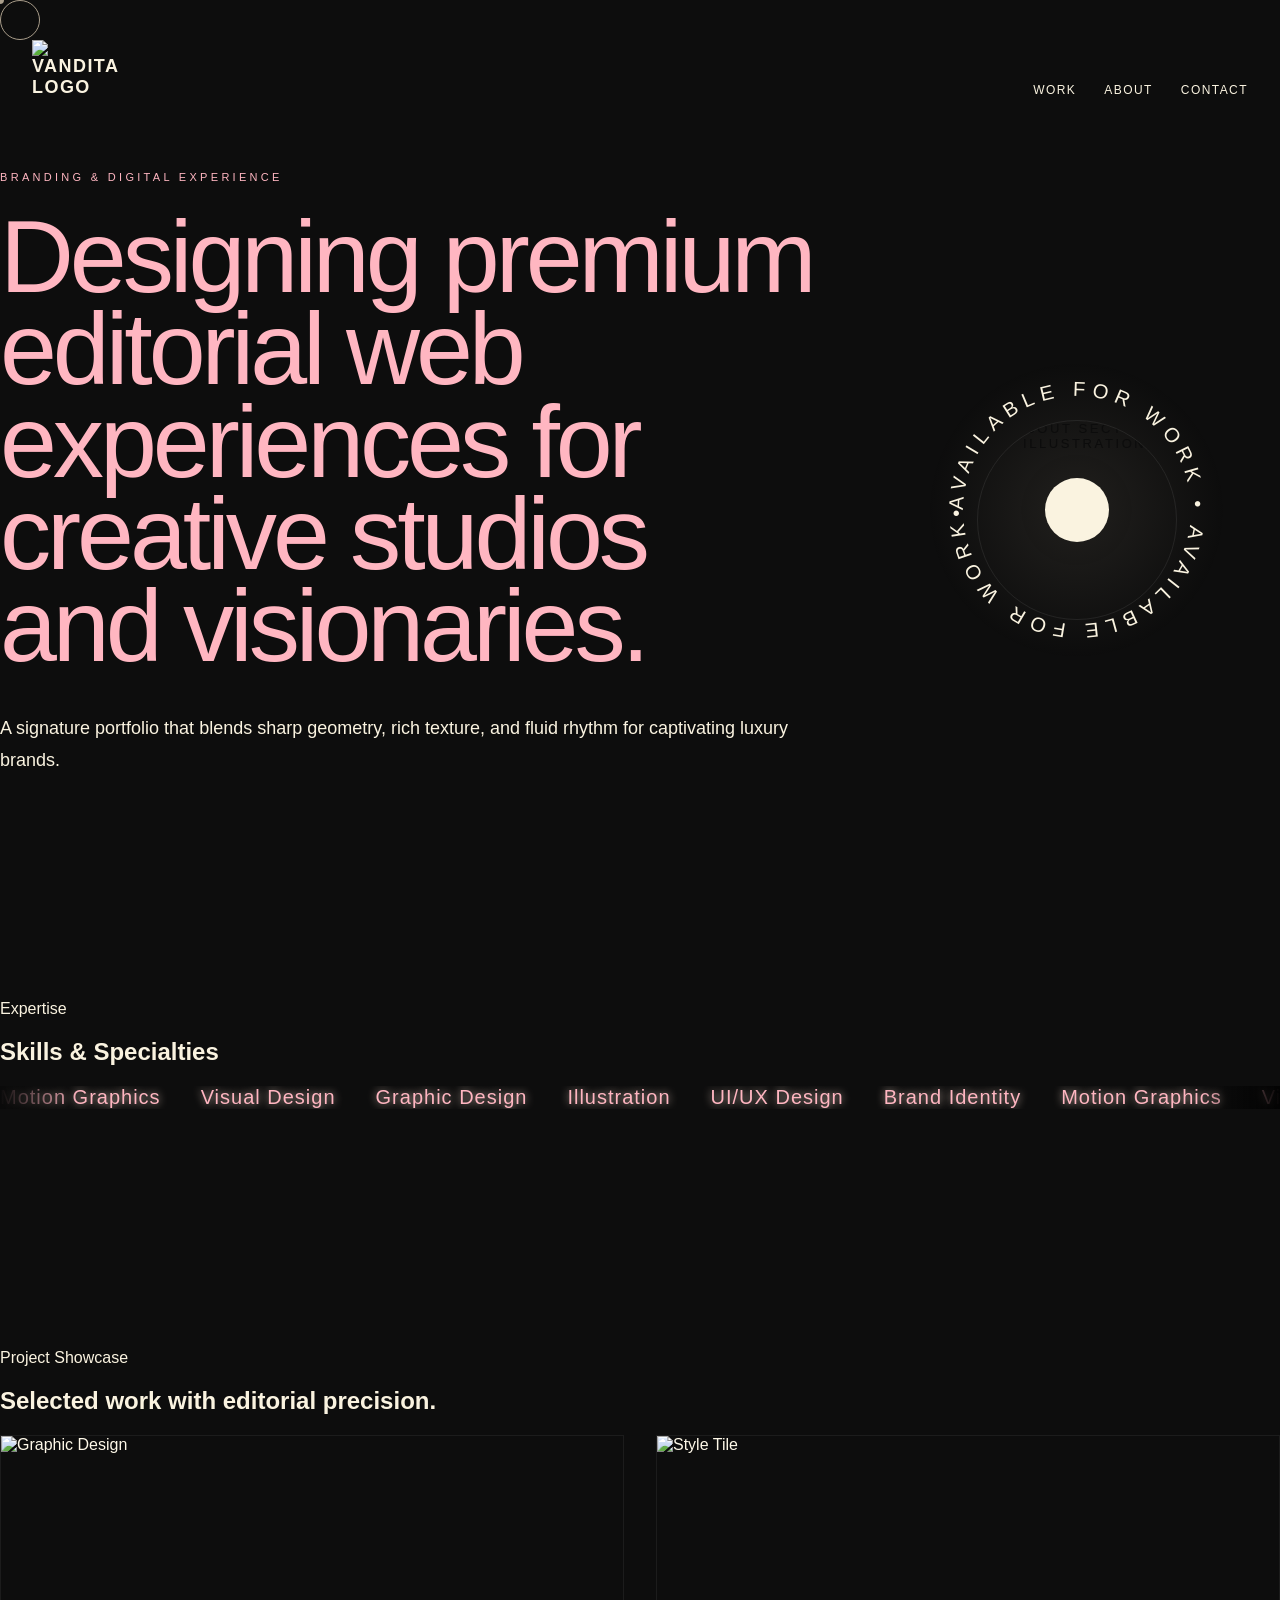
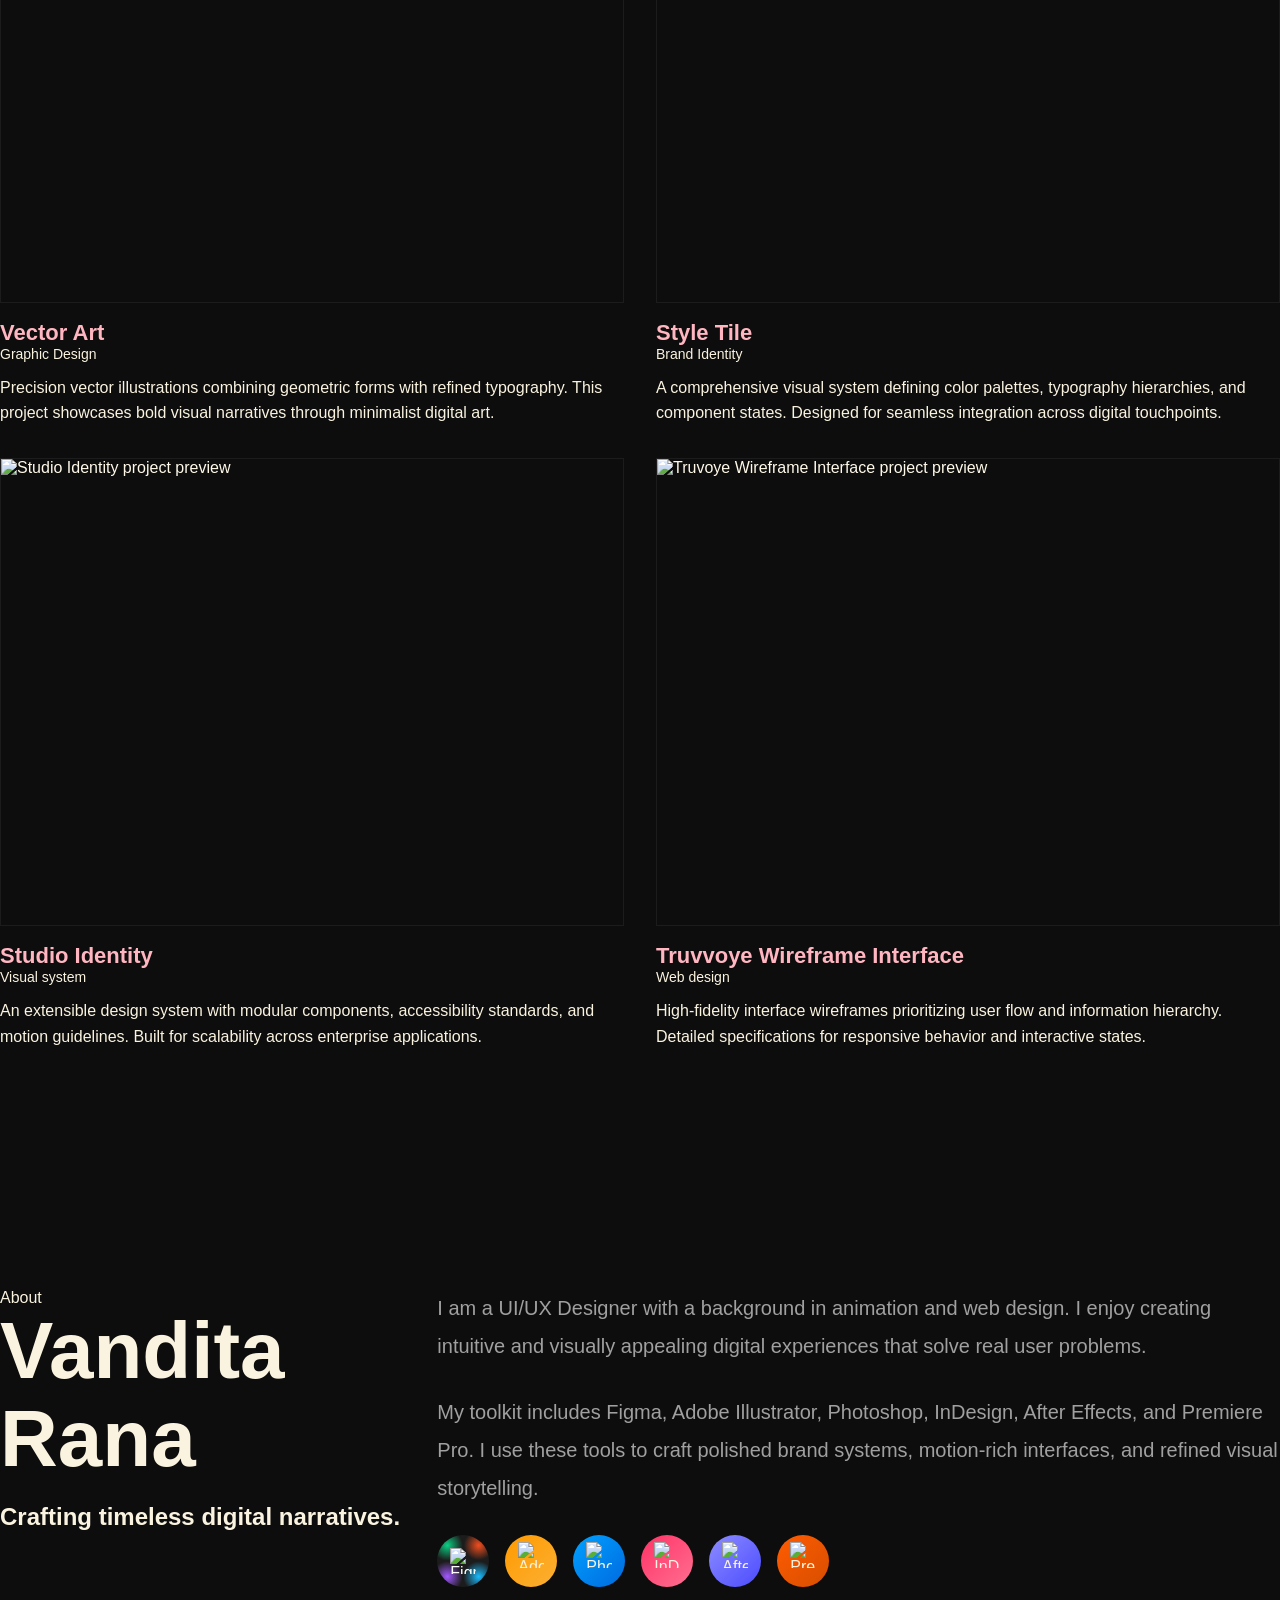
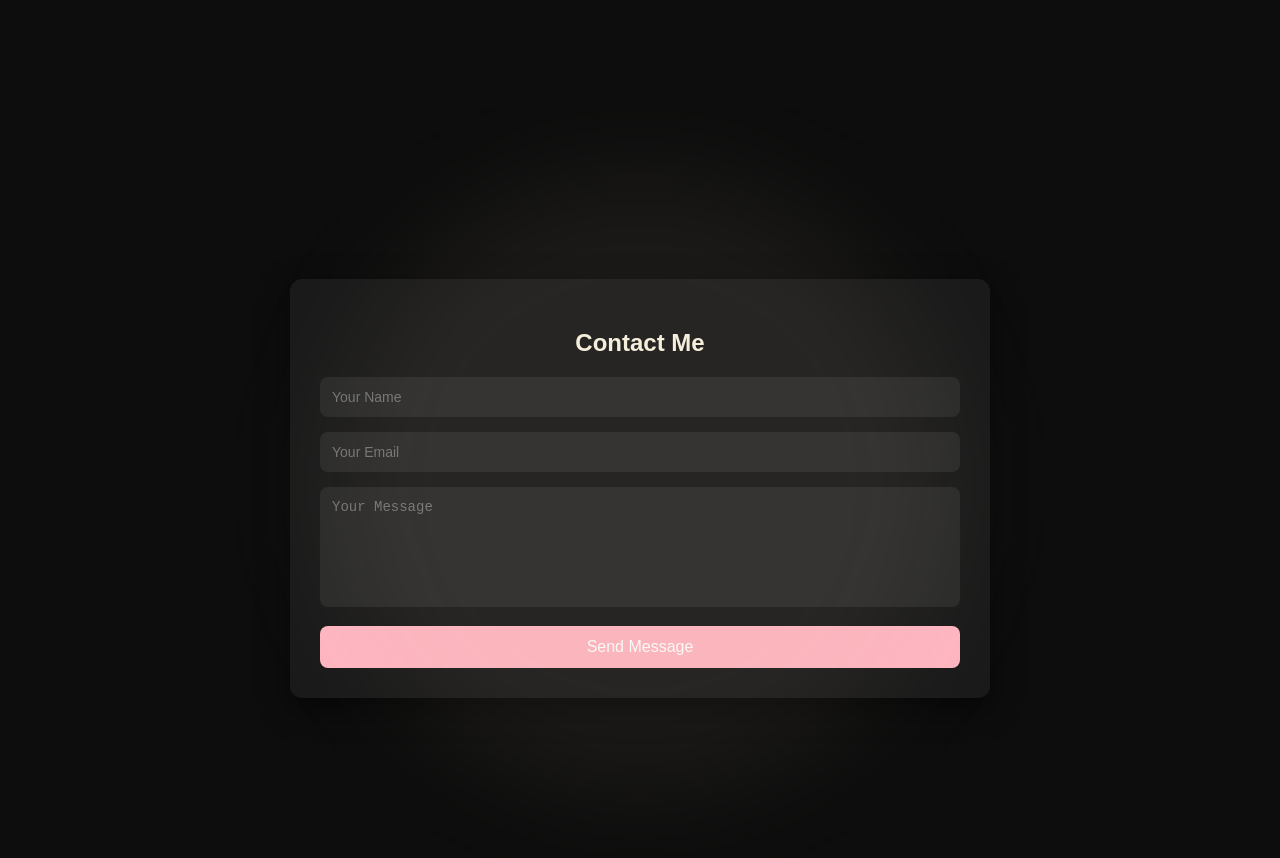
==== index.html @ 10839a68 "Add files via upload" ====
<!DOCTYPE html>
<html lang="en">
<head>
  <meta charset="UTF-8" />
  <meta name="viewport" content="width=device-width, initial-scale=1.0" />
  <title>Vandita Portfolio</title>
  <link rel="preconnect" href="https://fonts.googleapis.com" />
  <link rel="preconnect" href="https://fonts.gstatic.com" crossorigin />
  <link href="https://fonts.googleapis.com/css2?family=Clash+Grotesk:wght@500;600;700;800;900&family=Satoshi:wght@400;500;600;700&display=swap" rel="stylesheet" />
  <link rel="stylesheet" href="styles.css" />
</head>
<body>
  <div class="noise-overlay"></div>
  <header class="topbar" id="topbar">
    <div class="shell">
      <div class="logo"> <img src="images/Vr logo.png" alt="Vandita Logo" /> </div>
      <nav class="nav-links">
        <a href="#projects">Work</a>
        <a href="#about">About</a>
        <a href="#contact">Contact</a>
      </nav>
    </div>
  </header>

  <main class="page-shell">
    <section class="hero section-hero">
      <div class="hero-grid">
        <div class="hero-copy">
          <div class="eyebrow reveal">BRANDING & DIGITAL EXPERIENCE</div>
          <div class="headline-line reveal">Designing premium editorial web experiences for creative studios and visionaries.</div>
          <p class="hero-support reveal">A signature portfolio that blends sharp geometry, rich texture, and fluid rhythm for captivating luxury brands.</p>
        </div>

        <div class="hero-visual">
          <div class="glow"></div>
          <div class="rotating-badge">
            <svg viewBox="0 0 200 200" aria-hidden="true">
              <defs>
                <path id="circlePath" d="M100,100 m-76,0 a76,76 0 1,1 152,0 a76,76 0 1,1 -152,0" />
              </defs>
              <text textLength="480">
                <textPath xlink:href="#circlePath" startOffset="0">AVAILABLE FOR WORK • AVAILABLE FOR WORK•      </textPath>
              </text>
            </svg>
            <div class="badge-core">
              <img class="about-image" src="images/IMG_3820 (1).JPG" alt="About section illustration" />
          </div>
        </div>
      </div>
    </section>

    <section class="section skills-section">
      <div class="section-head">
        <span class="section-label">Expertise</span>
        <h2>Skills & Specialties</h2>
      </div>
      <div class="skills-marquee">
  <div class="marquee-track">
    <span>Motion Graphics</span>
    <span>Visual Design</span>
    <span>Graphic Design</span>
    <span>Illustration</span>
    <span>UI/UX Design</span>
    <span>Brand Identity</span>

    <!-- Duplicate for smooth loop -->
    <span>Motion Graphics</span>
    <span>Visual Design</span>
    <span>Graphic Design</span>
    <span>Illustration</span>
    <span>UI/UX Design</span>
    <span>Brand Identity</span>
  </div>
</div>
    </section>

    <section id="projects" class="section projects-section">
      <div class="section-head">
        <span class="section-label">Project Showcase</span>
        <h2>Selected work with editorial precision.</h2>
      </div>
      <div class="project-grid">
        <article class="project-card reveal">
          <div class="project-media">
            <img src="images/Vandita_Rana_4811_A2.jpg" alt="Graphic Design" />
            <button type="button" class="view-btn" data-project="1">View Project</button>
          </div>
          <div class="project-copy">
            <h3>Vector Art</h3>
            <span>Graphic Design</span>
            <p class="project-description">Precision vector illustrations combining geometric forms with refined typography. This project showcases bold visual narratives through minimalist digital art.</p>
          </div>
        </article>

        <article class="project-card reveal">
          <div class="project-media">
            <img src="images/Style_Tile.png" alt="Style Tile" />
            <button type="button" class="view-btn" data-project="2">View Project</button>
          </div>
          <div class="project-copy">
            <h3>Style Tile</h3>
            <span>Brand Identity</span>
            <p class="project-description">A comprehensive visual system defining color palettes, typography hierarchies, and component states. Designed for seamless integration across digital touchpoints.</p>
          </div>
        </article>

        <article class="project-card reveal">
          <div class="project-media">
            <img src="images/UHN Design system.png" alt="Studio Identity project preview" />
            <button type="button" class="view-btn" data-project="3">View Project</button>
          </div>
          <div class="project-copy">
            <h3>Studio Identity</h3>
            <span>Visual system</span>
            <p class="project-description">An extensible design system with modular components, accessibility standards, and motion guidelines. Built for scalability across enterprise applications.</p>
          </div>
        </article>

        <article class="project-card reveal">
          <div class="project-media">
            <img src="images/Homepage wireframe.png" alt="Truvoye Wireframe Interface project preview" />
            <button type="button" class="view-btn" data-project="4">View Project</button>
          </div>
          <div class="project-copy">
            <h3>Truvvoye Wireframe Interface</h3>
            <span>Web design</span>
            <p class="project-description">High-fidelity interface wireframes prioritizing user flow and information hierarchy. Detailed specifications for responsive behavior and interactive states.</p>
          </div>
        </article>
      </div>

    <div class="project-modal" id="projectModal">
      <div class="modal-content">
        <button type="button" class="modal-close">×</button>
        <div class="modal-body">
          <img id="modalImage" src="" alt="" />
          <div class="modal-text">
            <h2 id="modalTitle"></h2>
            <span id="modalCategory" class="modal-category"></span>
            <p id="modalDescription" class="modal-description"></p>
            <a href="projects-details.html" class="btn btn-primary">Explore Details</a>
          <button type="button" class="btn btn-outline modal-back">Back to portfolio</button>
          </div>
        </div>
      </div>
    </div>
    </section>

    <section id="about" class="section about-section">
      <div class="about-grid reveal">
        <div class="about-intro">
          <span class="section-label">About</span>
          <h1>Vandita Rana</h1>
          <h2>Crafting timeless digital narratives.</h2>
        </div>
        <div class="about-copy">
          <p>I am a UI/UX Designer with a background in animation and web design. I enjoy creating intuitive and visually appealing digital experiences that solve real user problems.</p>
          <p>My toolkit includes Figma, Adobe Illustrator, Photoshop, InDesign, After Effects, and Premiere Pro. I use these tools to craft polished brand systems, motion-rich interfaces, and refined visual storytelling.</p>
          <div class="stats-row">
            <div class="skill-item skill-figma" aria-label="Figma logo">
              <img class="skill-logo" src="images/figma-logo-real.svg" alt="Figma logo" />
            </div>
            <div class="skill-item skill-ai" aria-label="Adobe Illustrator logo">
              <img class="skill-logo" src="images/illustrator-logo-real.svg" alt="Adobe Illustrator logo" />
            </div>
            <div class="skill-item skill-ps" aria-label="Photoshop logo">
              <img class="skill-logo" src="images/photoshop-logo-real.svg" alt="Photoshop logo" />
            </div>
            <div class="skill-item skill-id" aria-label="InDesign logo">
              <img class="skill-logo" src="images/indesign-logo-real.svg" alt="InDesign logo" />
            </div>
            <div class="skill-item skill-ae" aria-label="After Effects logo">
              <img class="skill-logo" src="images/aftereffects-logo-real.svg" alt="After Effects logo" />
            </div>
            <div class="skill-item skill-pr" aria-label="Premiere Pro logo">
              <img class="skill-logo" src="images/premierepro-logo-real.svg" alt="Premiere Pro logo" />
            </div>
          </div>
        </div>
      </div>
    </section>


    <section id="contact" class="section contact-cta reveal">
      <div class="contact-container">
    <h2>Contact Me</h2>

    <form action="https://formspree.io/f/mlgzngvb" method="POST">
      
      <div class="form-group">
        <input type="text" name="name" placeholder="Your Name" required>
      </div>

      <div class="form-group">
        <input type="email" name="email" placeholder="Your Email" required>
      </div>

      <div class="form-group">
        <textarea name="message" placeholder="Your Message" required></textarea>
      </div>

      <button type="submit">Send Message</button>

    </form>
  </div>
    </section>
  </main>

  <div class="cursor-dot" aria-hidden="true"></div>
  <div class="cursor-ring" aria-hidden="true"></div>
  <script src="script.js"></script>
</body>
</html>
---- styles.css ----
:root {
  color-scheme: dark;
  --bg: #0d0d0d;
  --surface: #121212;
  --text: #FAF3E0;
  --muted: #a0a0a0;
  --taupe: #b7ab98;
  --coral: #eb5939;
  --border: rgba(118, 118, 118, 0.15);
  --transition: 0.9s cubic-bezier(0.16, 1, 0.3, 1);
}

* {
  box-sizing: border-box;
}

html {
  scroll-behavior: smooth;
}

body {
  margin: 0;
  min-height: 100vh;
  background: var(--bg);
  color: var(--text);
  font-family: 'Satoshi', sans-serif;
  overflow-x: hidden;
}

body::before {
  content: '';
  position: fixed;
  inset: 0;
  pointer-events: none;
  background-image: url("data:image/svg+xml,%3Csvg xmlns='http://www.w3.org/2000/svg' width='280' height='280'%3E%3Cfilter id='noise'%3E%3CfeTurbulence type='fractalNoise' baseFrequency='0.9' numOctaves='3' stitchTiles='stitch'/%3E%3C/feTurbulence%3E%3CfeColorMatrix type='matrix' values='0.33 0 0 0 0 0 0.33 0 0 0 0 0 0.33 0 0 0 0 0 1 0'/%3E%3C/filter%3E%3Crect width='100%25' height='100%25' filter='url(%23noise)' opacity='0.035' fill='%23ffffff'/%3E%3C/svg%3E");
  opacity: 1;
  mix-blend-mode: normal;
  z-index: 1;
}

.noise-overlay {
  position: fixed;
  inset: 0;
  pointer-events: none;
  z-index: 2;
}

.page-shell {
  position: relative;
  z-index: 3;
}

.shell {
  max-width: 1400px;
  margin: 0 auto;
  padding: 24px 32px;
  display: flex;
  align-items: center;
  justify-content: space-between;
  gap: 32px;
}

.topbar {
  position: fixed;
  inset: 0 auto auto 0;
  width: 100%;
  z-index: 50;
  padding: 16px 0;
  transition: background var(--transition), border-bottom var(--transition), backdrop-filter var(--transition);
}

.topbar.scrolled {
  background: rgba(13, 13, 13, 0.95);
  backdrop-filter: blur(16px);
  border-bottom: 1px solid rgba(255, 255, 255, 0.06);
}

.logo img {
  display: block;
  font-family: 'Clash Grotesk', sans-serif;
  font-size: 18px;
  letter-spacing: 0.08em;
  font-weight: 700;
  text-transform: uppercase;
  width: 100px;
  height: 100px;
}

.nav-links {
  display: flex;
  gap: 28px;
}

.nav-links a {
  color: var(--text);
  font-size: 12px;
  text-transform: uppercase;
  letter-spacing: 0.12em;
  text-decoration: none;
  position: relative;
  transition: color var(--transition);
}

.nav-links a::after {
  content: '';
  position: absolute;
  left: 0;
  bottom: -6px;
  width: 0;
  height: 1px;
  background: #FFB6C1;
  transition: width 0.6s cubic-bezier(0.16, 1, 0.3, 1);
}

.nav-links a:hover::after {
  width: 100%;
}

.section {
  padding: 120px 0;
}

.hero {
  padding-top: 140px;
}

.hero-grid {
  max-width: 1400px;
  margin: 0 auto;
  display: grid;
  grid-template-columns: minmax(0, 8fr) minmax(320px, 4fr);
  gap: 60px;
  align-items: center;
  min-height: calc(100vh - 160px);
}

.hero-copy {
  overflow: hidden;
}

.eyebrow {
  display: inline-block;
  margin-bottom: 28px;
  font-size: 11px;
  letter-spacing: 0.3em;
  text-transform: uppercase;
  color: #FFB6C1;
  font-family: 'Satoshi', sans-serif;
}

.headline-line {
  font-family: 'Clash Grotesk', sans-serif;
  font-size: clamp(80px, 8vw, 140px);
  line-height: 0.9;
  letter-spacing: -0.04em;
  margin: 0;
  text-transform: none;
  color: #FFB6C1;
}

.hero-support {
  max-width: 100%;
  margin-top: 16px;
  margin-bottom: 48px;
  font-size: 18px;
  color: var(--text);
  line-height: 1.8;
  padding: 24px 0;
}

.hero-visual {
  position: relative;
  min-height: 520px;
  display: flex;
  align-items: center;
  justify-content: center;
}

.glow {
  position: absolute;
  inset: 0;
  background: radial-gradient(circle at center, rgba(183, 171, 152, 0.12) 0%, transparent 45%);
}

.rotating-badge {
  position: relative;
  width: 300px;
  height: 300px;
  display: grid;
  place-items: center;
  animation: float 10s ease-in-out infinite alternate;
}

.rotating-badge svg {
  position: absolute;
  inset: 0;
  width: 100%;
  height: 100%;
  transform-origin: center;
  animation: spin 20s linear infinite;
}

.rotating-badge textPath {
  fill: var(--text);
  font-family: 'Satoshi', sans-serif;
  font-weight: 500;
  font-size: 13.5px;
  letter-spacing: 3px;
}

.badge-core {
  width: 64px;
  height: 64px;
  border-radius: 50%;
  background:#FAF3E0;
  display: grid;
  place-items: center;
  color: #0d0d0d;
  font-family: 'Satoshi', sans-serif;
  font-size: 13px;
  text-transform: uppercase;
  text-align: center;
  letter-spacing: 0.2em;
  position: relative;
}

.badge-core img {
  display: block;
  width: 200px;
  height: 200px;
  margin-top: 20px;
  border-radius: 50%;
  border: 1px solid rgba(255, 255, 255, 0.08);
  object-fit: cover;
  object-position: top center;
  position: absolute;
  top: 0.2;
  bottom: 0.2;
}

.badge-core img:hover {
  animation: float-tilt 1.2s ease-in-out infinite alternate;
}

.skills-marquee {
  overflow: hidden;
  white-space: nowrap;
  width: 100%;
}

.marquee-track {
  display: inline-flex;
  gap: 40px;
  animation: marquee 20s linear infinite;
}

.marquee-track span {
  font-size: 20px;
  font-weight: 500;
  color:#FFB6C1;
  letter-spacing: 1px;
   text-shadow: 0 0 8px rgba(230, 206, 193, 0.904);
}

.marquee-track:hover {
  animation-play-state: paused;
}

.skills-marquee {
  position: relative;
}

.skills-marquee::before,
.skills-marquee::after {
  content: "";
  position: absolute;
  top: 0;
  width: 80px;
  height: 100%;
  z-index: 2;
}

.skills-marquee::before {
  content: "";
  position: absolute;
  top: 0;
  left: 0;
  width: 80px;
  height: 100%;
  z-index: 2;
  pointer-events: none;

  background: linear-gradient(to right, #0a0a0a, transparent);
}

.skills-marquee::after {
  content: "";
  position: absolute;
  top: 0;
  right: 0;
  width: 80px;
  height: 100%;
  z-index: 2;
  pointer-events: none;

  background: linear-gradient(to left, #030303, transparent);
}

/* Animation */
@keyframes marquee {
  0% {
    transform: translateX(0);
  }
  100% {
    transform: translateX(-50%);
  }
}




.project-grid {
  display: grid;
  grid-template-columns: repeat(2, minmax(0, 1fr));
  gap: 32px;
}

.project-card {
  display: flex;
  flex-direction: column;
  gap: 18px;
}

.project-media {
  position: relative;
  aspect-ratio: 4 / 3;
  border: 1px solid var(--border);
  overflow: hidden;
}

.project-media img {
  width: 100%;
  height: 100%;
  object-fit: cover;
  display: block;
  filter: grayscale(20%) contrast(1.05);
  transition: transform var(--transition), filter var(--transition);
}

.project-media button {
  position: absolute;
  inset: 0;
  margin: auto;
  width: fit-content;
  padding: 14px 22px;
  border: 1px solid rgba(255, 255, 255, 0.14);
  background: rgba(13, 13, 13, 0.8);
  color: var(--text);
  font-family: 'Satoshi', sans-serif;
  font-size: 12px;
  letter-spacing: 0.3em;
  text-transform: uppercase;
  opacity: 0;
  transform: translateY(8px);
  transition: opacity 0.45s ease, transform 0.45s ease;
}

.project-media:hover img {
  transform: scale(1.05);
  filter: grayscale(0%) contrast(1.04);
  cursor: pointer;
  color: #FFB6C1;
}

.project-media:hover button {
  opacity: 1;
  transform: translateY(0);
}

.project-copy h3 {
  margin: 0;
  font-family: 'Clash Grotesk', sans-serif;
  font-size: 22px;
  line-height: 1.1;
  color: #FFB6C1;
}

.project-copy span {
  color: #FAF3E0;
  font-size: 14px;
}

.project-description {
  margin: 12px 0 0 0;
  font-size: 16px;
  color: var(--text);
  line-height: 1.6;
  font-family: 'Satoshi', sans-serif;
  transition: color var(--transition);
}

.project-card:hover .project-description {
  color: var(--text);
}

.project-modal {
  position: fixed;
  inset: 0;
  background: rgba(13, 13, 13, 0.92);
  backdrop-filter: blur(8px);
  display: none;
  align-items: center;
  justify-content: center;
  z-index: 100;
  opacity: 0;
  transition: opacity 0.5s cubic-bezier(0.16, 1, 0.3, 1);
}

.project-modal.active {
  display: flex;
  opacity: 1;
}

.modal-content {
  position: relative;
  max-width: 900px;
  width: 90%;
  max-height: 90vh;
  background: var(--surface);
  border: 1px solid var(--border);
  border-radius: 24px;
  padding: 40px;
  overflow-y: auto;
  transform: scale(0.9);
  transition: transform 0.5s cubic-bezier(0.16, 1, 0.3, 1);
}

.project-modal.active .modal-content {
  transform: scale(1);
}

.modal-close {
  position: absolute;
  top: 20px;
  right: 20px;
  width: 40px;
  height: 40px;
  border: none;
  background: transparent;
  color: #FAF3E0;
  font-size: 28px;
  cursor: pointer;
  display: grid;
  place-items: center;
  transition: color var(--transition);
}

.modal-close:hover {
  color: var(--taupe);
}

.modal-body {
  display: grid;
  grid-template-columns: 1fr 1fr;
  gap: 40px;
  align-items: start;
}

.modal-body img {
  width: 100%;
  border-radius: 16px;
  border: 1px solid var(--border);
}

.modal-text {
  display: flex;
  flex-direction: column;
  gap: 16px;
  color: #FAF3E0;
}

#modalTitle h2 {
  margin: 0;
  font-family: 'Clash Grotesk', sans-serif;
  font-size: 32px;
  line-height: 1.1;
  color: #FFB6C1;
}

.modal-category {
  font-size: 12px;
  text-transform: uppercase;
  letter-spacing: 0.2em;
  color: #FFB6C1;
}

.modal-description {
  margin: 0;
  font-size: 18px;
  line-height: 1.8;
  color: #FAF3E0;
}

@media (max-width: 768px) {
  .modal-body {
    grid-template-columns: 1fr;
  }

  .modal-content {
    padding: 28px;
  }
}

.about-grid {
  max-width: 1400px;
  margin: 0 auto;
  display: grid;
  grid-template-columns: repeat(12, 1fr);
  gap: 32px;
  align-items: start;
}

.about-intro {
  grid-column: span 4;
}



@keyframes float-tilt {
  from {
    transform: translateY(0);
  }
  to {
    transform: translateY(-18px);
  }
}

.about-intro h1 {
  margin: 0;
  font-family: 'Clash Grotesk', sans-serif;
  font-size: clamp(40px, 7vw, 80px);
  line-height: 1.1;
}

.about-copy {
  grid-column: span 8;
  display: flex;
  flex-direction: column;
  gap: 28px;
}

.about-copy p {
  margin: 0;
  font-size: 20px;
  line-height: 1.9;
  color: var(--muted);
}

.stats-row {
  display: flex;
  gap: 16px;
  flex-wrap: wrap;
  align-items: center;
}

.skill-item {
  width: 52px;
  height: 52px;
  display: grid;
  place-items: center;
  border-radius: 50%;
  position: relative;
  overflow: hidden;
  background: rgba(255, 255, 255, 0.04);
}

.skill-item .skill-logo {
  width: 26px;
  height: 26px;
  object-fit: contain;
}

.skill-item.skill-figma {
  background: #0b0b0b;
  background: radial-gradient(circle at 20% 20%, #0acf83 0%, transparent 26%),
    radial-gradient(circle at 80% 20%, #f24e1e 0%, transparent 25%),
    radial-gradient(circle at 20% 80%, #a259ff 0%, transparent 26%),
    radial-gradient(circle at 80% 80%, #1abcfe 0%, transparent 26%),
    #1c1c1c;
}

.skill-item.skill-figma::after {
  background: radial-gradient(circle at 40% 40%, rgba(255,255,255,0.16), transparent 35%);
}

.skill-item.skill-ai {
  background: linear-gradient(135deg, #ff9a00 0%, #fbb034 100%);
}

.skill-item.skill-ai::after {
  background: radial-gradient(circle at 30% 30%, rgba(255,255,255,0.18), transparent 35%);
}

.skill-item.skill-ps {
  background: linear-gradient(135deg, #00a1ff 0%, #006adf 100%);
}

.skill-item.skill-ps::after {
  background: radial-gradient(circle at 30% 30%, rgba(255,255,255,0.18), transparent 35%);
}

.skill-item.skill-id {
  background: linear-gradient(135deg, #ff3366 0%, #ff6f91 100%);
}

.skill-item.skill-id::after {
  background: radial-gradient(circle at 30% 30%, rgba(255,255,255,0.18), transparent 35%);
}

.skill-item.skill-ae {
  background: linear-gradient(135deg, #8d8dff 0%, #4b4bff 100%);
}

.skill-item.skill-ae::after {
  background: radial-gradient(circle at 30% 30%, rgba(255,255,255,0.18), transparent 35%);
}

.skill-item.skill-pr {
  background: linear-gradient(135deg, #ff5c00 0%, #d74e00 100%);
}

.skill-item.skill-pr::after {
  background: radial-gradient(circle at 30% 30%, rgba(255,255,255,0.18), transparent 35%);
}

.skill-item.skill-figma::before,
.skill-item.skill-ai::before,
.skill-item.skill-ps::before,
.skill-item.skill-id::before,
.skill-item.skill-ae::before,
.skill-item.skill-pr::before {
  content: attr(aria-label);
  position: absolute;
  opacity: 0;
}

.skill-item {
  justify-content: center;
  align-items: center;
}

.skill-item.skill-figma {
  color: #ffffff;
}

.skill-item.skill-ai::after,
.skill-item.skill-ps::after,
.skill-item.skill-id::after,
.skill-item.skill-ae::after,
.skill-item.skill-pr::after {
  content: '';
}

.stat-item {
  display: flex;
  flex-direction: column;
  gap: 8px;
}

.stat-value {
  font-family: 'Clash Grotesk', sans-serif;
  font-size: 40px;
  line-height: 1;
}

.stat-label {
  font-size: 11px;
  text-transform: uppercase;
  letter-spacing: 0.25em;
  color: var(--taupe);
}


.contact-cta {
  padding: 140px 0 160px;
  position: relative;
  overflow: hidden;
}

.contact-cta::before {
  content: '';
  position: absolute;
  width: 620px;
  height: 620px;
  top: 50%;
  left: 50%;
  transform: translate(-50%, -50%);
  border-radius: 50%;
  background: rgba(183, 171, 152, 0.08);
  filter: blur(55px);
  pointer-events: none;
}

.contact-container {
      width: 100%;
      max-width: 700px;
      background: #1a1a1a;
      padding: 30px;
      border-radius: 12px;
      box-shadow: 0 10px 30px rgba(0,0,0,0.5);
      margin: 2rem auto 0 auto;
    }

    .contact-container h2 {
      margin-bottom: 20px;
      font-weight: 800;
      text-align: center;
    }

    .form-group {
      margin-bottom: 15px;
    }

    input, textarea {
      width: 100%;
      padding: 12px;
      border: none;
      border-radius: 8px;
      background: #2a2a2a;
      color: #fff;
      font-size: 14px;
    }

    input:focus, textarea:focus {
      outline: 2px solid #FFB6C1;
    }

    textarea {
      resize: none;
      height: 120px;
    }

    button {
      width: 100%;
      padding: 12px;
      border: none;
      border-radius: 8px;
      background: #FFB6C1;
      color: white;
      font-size: 16px;
      cursor: pointer;
      transition: 0.3s;
    }

    button:hover {
      background: #D8B4E6;
    }

.btn {
  display: inline-flex;
  align-items: center;
  justify-content: center;
  min-width: 200px;
  padding: 16px 26px;
  border-radius: 999px;
  text-decoration: none;
  font-family: 'Satoshi', sans-serif;
  font-size: 12px;
  text-transform: uppercase;
  letter-spacing: 0.3em;
  transition: transform var(--transition), background var(--transition), color var(--transition), border var(--transition);
  cursor: pointer;
}

.view-btn {
  cursor: pointer;
}

.view-btn:hover {
  background: #FFB6C1;
  color: #0d0d0d;
}

.modal-close {
  cursor: pointer;
}

.btn-primary {
  background: #FFB6C1;
  color: #0d0d0d;
  border: 1px solid transparent;
}

.btn-outline {
  background: transparent;
  color: #FFB6C1;
  border: 1px solid #FFB6C1;
}

.btn:hover {
  transform: translateY(-2px);
}

.reveal {
  opacity: 0;
  transform: translateY(30px);
  transition: opacity 0.95s cubic-bezier(0.16, 1, 0.3, 1), transform 0.95s cubic-bezier(0.16, 1, 0.3, 1);
}

.reveal.visible {
  opacity: 1;
  transform: translateY(0);
}

.hero-copy .reveal {
  display: block;
  overflow: visible;
}

.hero-copy .headline-line,
.hero-copy .eyebrow {
  transform: none;
  opacity: 1;
}

.hero-copy .hero-support {
  opacity: 1;
  transform: none;
}

.hero-copy .reveal.visible .headline-line,
.hero-copy .reveal.visible .eyebrow {
  transform: none;
  opacity: 1;
}

.hero-copy .reveal.visible .hero-support {
  animation: slideUpFast 0.95s cubic-bezier(0.16, 1, 0.3, 1) forwards;
}

@keyframes slideUpFast {
  from {
    opacity: 0;
  }
  to {
    opacity: 1;
  }
}

.cursor-dot,
.cursor-ring {
  position: fixed;
  top: 0;
  left: 0;
  pointer-events: none;
  z-index: 9999;
  mix-blend-mode: difference;
}

.cursor-dot {
  width: 8px;
  height: 8px;
  border-radius: 50%;
  background: var(--taupe);
  transform: translate(-50%, -50%);
}

.cursor-ring {
  width: 40px;
  height: 40px;
  border: 1px solid var(--taupe);
  border-radius: 50%;
  transform: translate(-50%, -50%);
  transition: width 0.25s ease, height 0.25s ease, border-color 0.25s ease, transform 0.25s ease;
}

.cursor-ring.hovered {
  width: 60px;
  height: 60px;
  border-color: rgba(235, 89, 57, 0.6);
}

@keyframes spin {
  to {
    transform: rotate(360deg);
  }
}

@keyframes float {
  0% {
    transform: translateY(0px);
  }
  100% {
    transform: translateY(-18px);
  }
}

@media (max-width: 1100px) {
  .hero-grid,
  .testimonial-grid,
  .project-grid {
    grid-template-columns: 1fr;
  }

  .about-grid {
    grid-template-columns: 1fr;
  }

  .client-grid > div:nth-child(3n) {
    border-left: none;
  }
}

.skills-section {
  overflow: hidden;
}

.skills-carousel {
  display: flex;
  gap: 24px;
  overflow-x: auto;
  max-width: 1400px;
  margin: 0 auto;
  padding: 0 32px;
  scroll-behavior: smooth;
  -webkit-overflow-scrolling: touch;
}

.skills-carousel::-webkit-scrollbar {
  height: 6px;
}

.skills-carousel::-webkit-scrollbar-track {
  background: rgba(255, 255, 255, 0.05);
  border-radius: 10px;
}

.skills-carousel::-webkit-scrollbar-thumb {
  background: #D8B4E6;
  border-radius: 10px;
}

.skill-slide {
  flex: 0 0 calc(33.333% - 16px);
  min-width: 300px;
  opacity: 0;
  transform: translateX(30px);
  animation: slideInRight 0.95s cubic-bezier(0.16, 1, 0.3, 1) forwards;
}

.skill-slide:nth-child(1) { animation-delay: 0.1s; }
.skill-slide:nth-child(2) { animation-delay: 0.2s; }
.skill-slide:nth-child(3) { animation-delay: 0.3s; }
.skill-slide:nth-child(4) { animation-delay: 0.4s; }
.skill-slide:nth-child(5) { animation-delay: 0.5s; }
.skill-slide:nth-child(6) { animation-delay: 0.6s; }

@keyframes slideInRight {
  from {
    opacity: 0;
    transform: translateX(30px);
  }
  to {
    opacity: 1;
    transform: translateX(0);
  }
}

.skill-card {
  padding: 28px;
  border: 1px solid var(--border);
  border-radius: 12px;
  background: rgba(216, 180, 230, 0.02);
  transition: all var(--transition);
  height: 100%;
  display: flex;
  flex-direction: column;
  gap: 16px;
}

.skill-card:hover {
  border-color: #D8B4E6;
  background: rgba(216, 180, 230, 0.08);
  transform: translateY(-4px);
}

.skill-label {
  font-family: 'Clash Grotesk', sans-serif;
  font-size: 18px;
  font-weight: 600;
  color: #D8B4E6;
  text-transform: uppercase;
  letter-spacing: 0.05em;
}

.skill-card p {
  font-size: 14px;
  line-height: 1.6;
  color: var(--text);
  margin: 0;
}

@media (max-width: 768px) {
  .skill-slide {
    flex: 0 0 calc(50% - 12px);
    min-width: 250px;
  }
}

@media (max-width: 480px) {
  .skill-slide {
    flex: 0 0 100%;
    min-width: 100%;
  }
}

@media (max-width: 720px) {
  .shell {
    padding: 18px 24px;
  }

  .topbar {
    padding: 12px 0;
  }

  .hero {
    padding-top: 120px;
  }

  .hero-grid {
    gap: 42px;
  }

  .project-media button {
    font-size: 11px;
    padding: 12px 18px;
  }

  .client-grid {
    grid-template-columns: 1fr;
  }

  .contact-actions {
    flex-direction: column;
  }
}
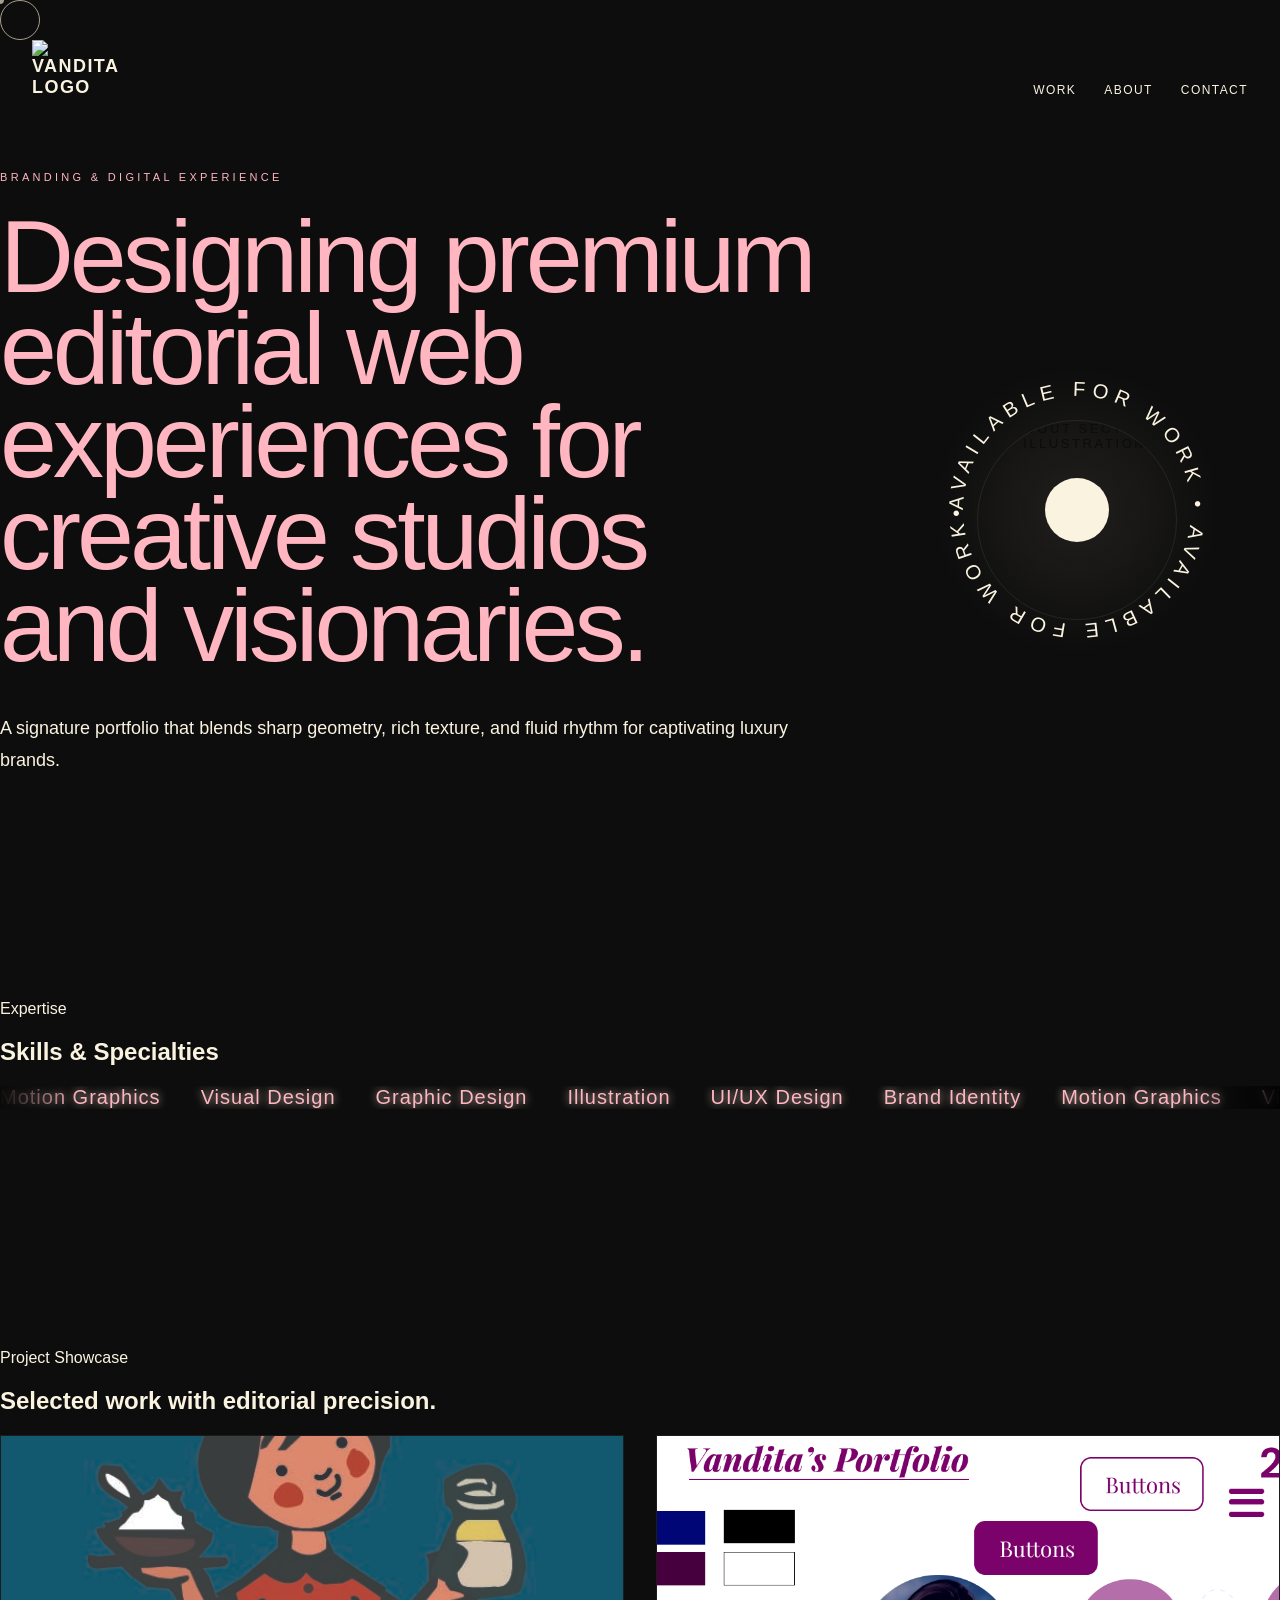
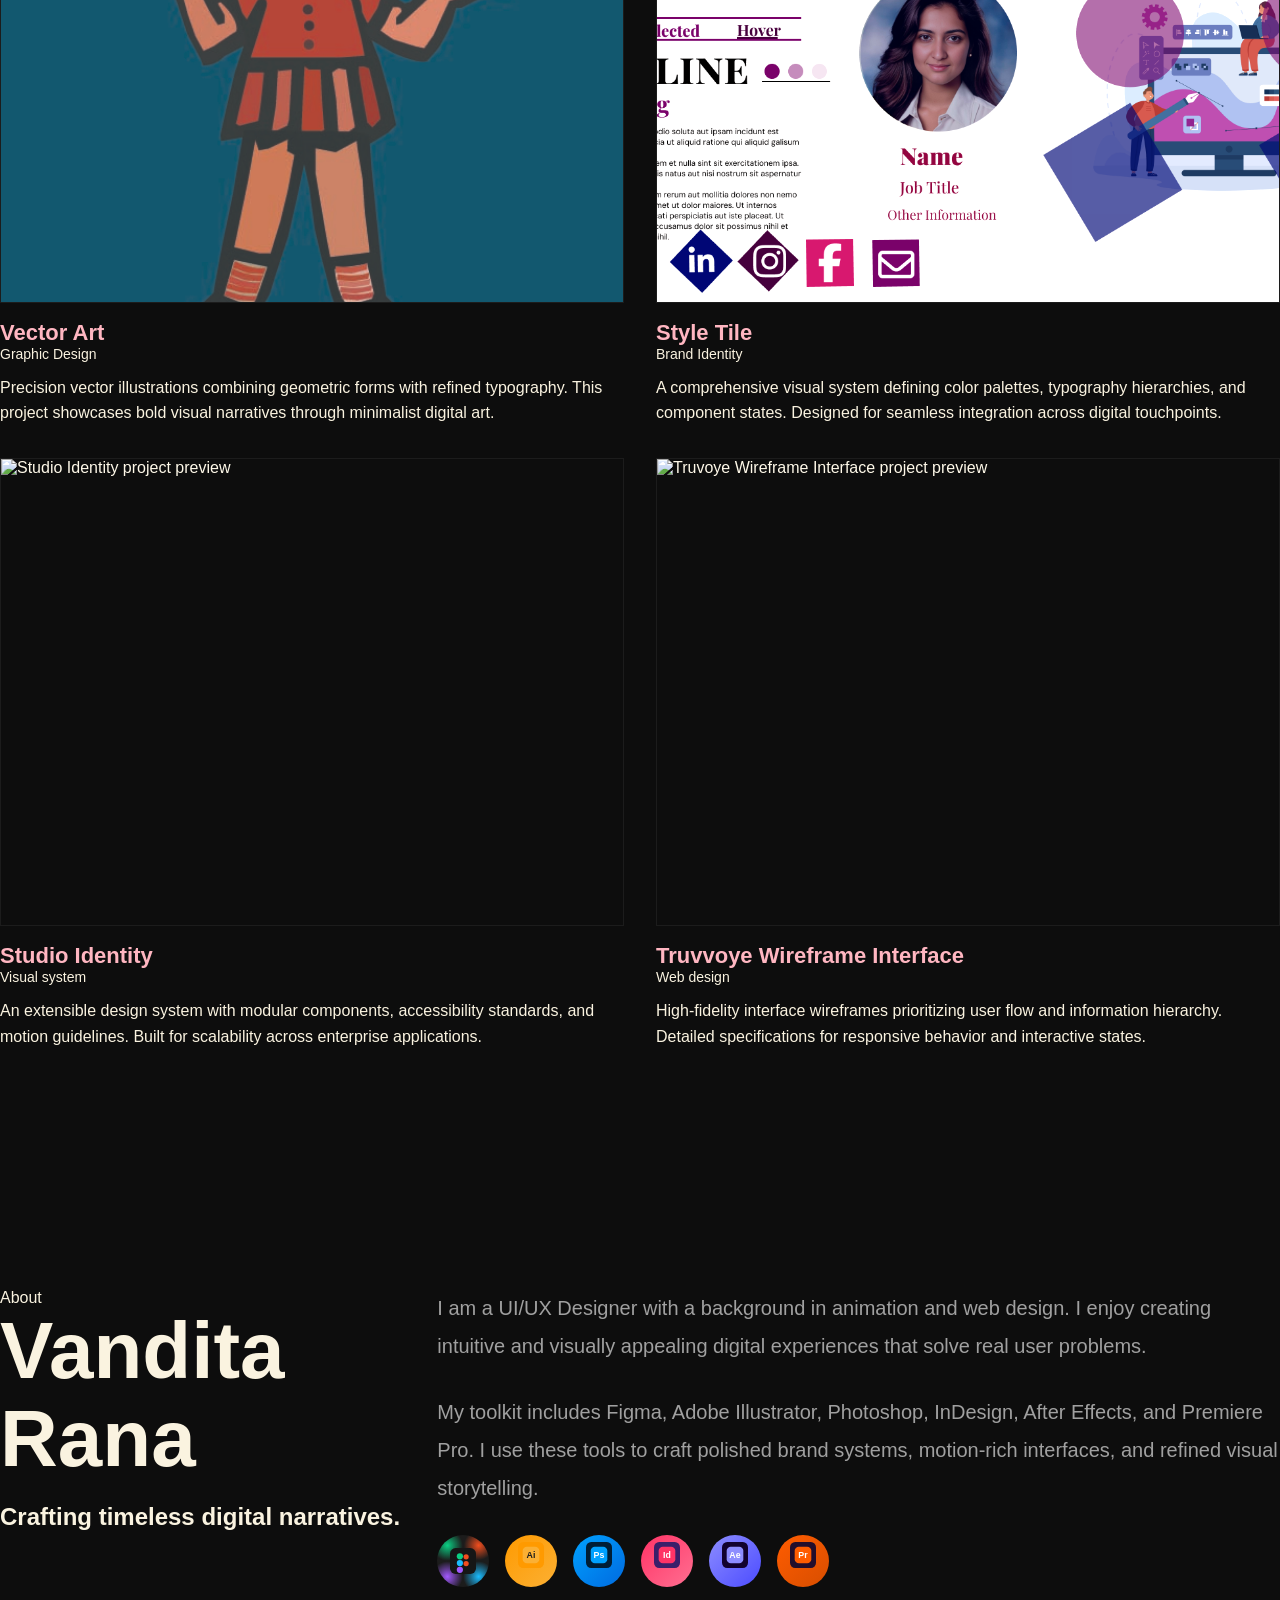
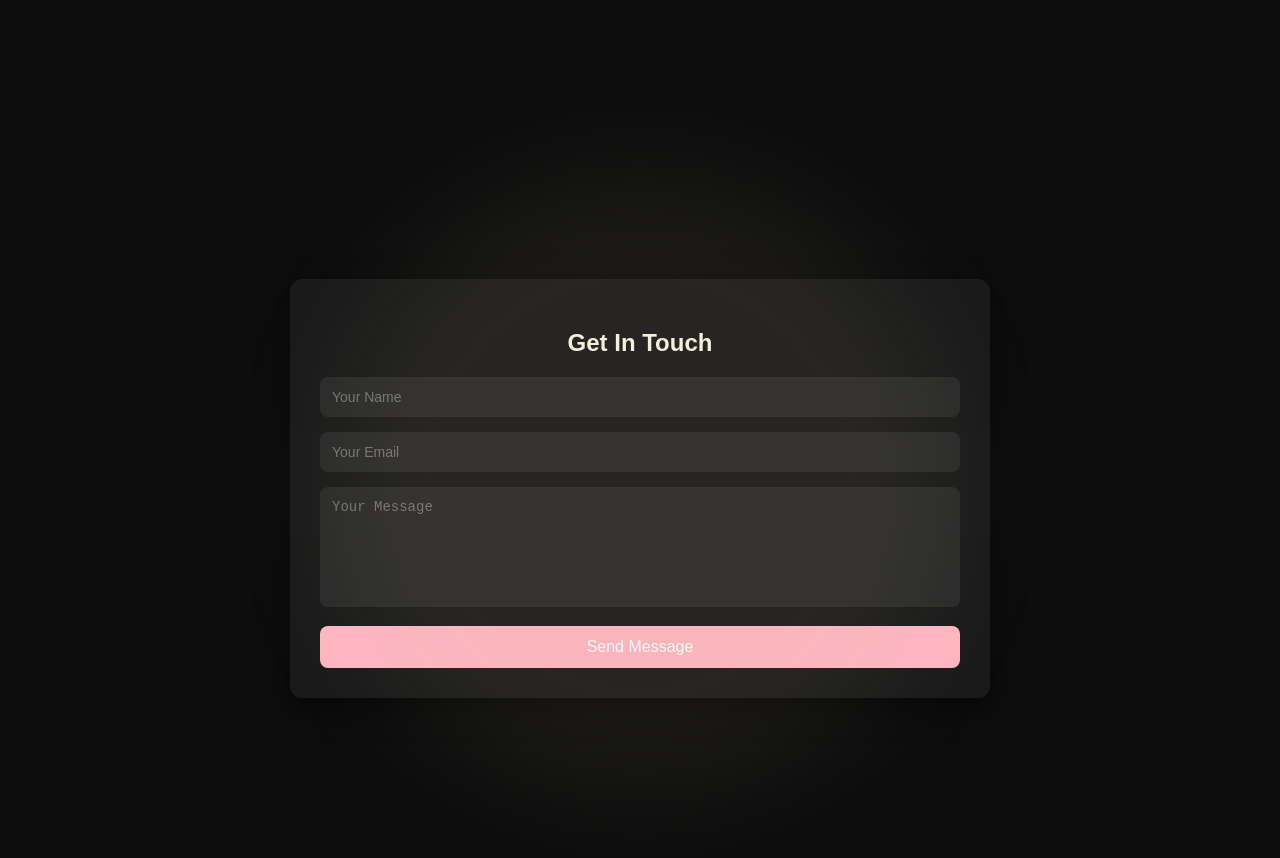
==== commit 2be46ae1: "Update index.html" ====
--- a/index.html
+++ b/index.html
@@ -183,7 +183,7 @@
 
     <section id="contact" class="section contact-cta reveal">
       <div class="contact-container">
-    <h2>Contact Me</h2>
+    <h2>Get In Touch</h2>
 
     <form action="https://formspree.io/f/mlgzngvb" method="POST">
       
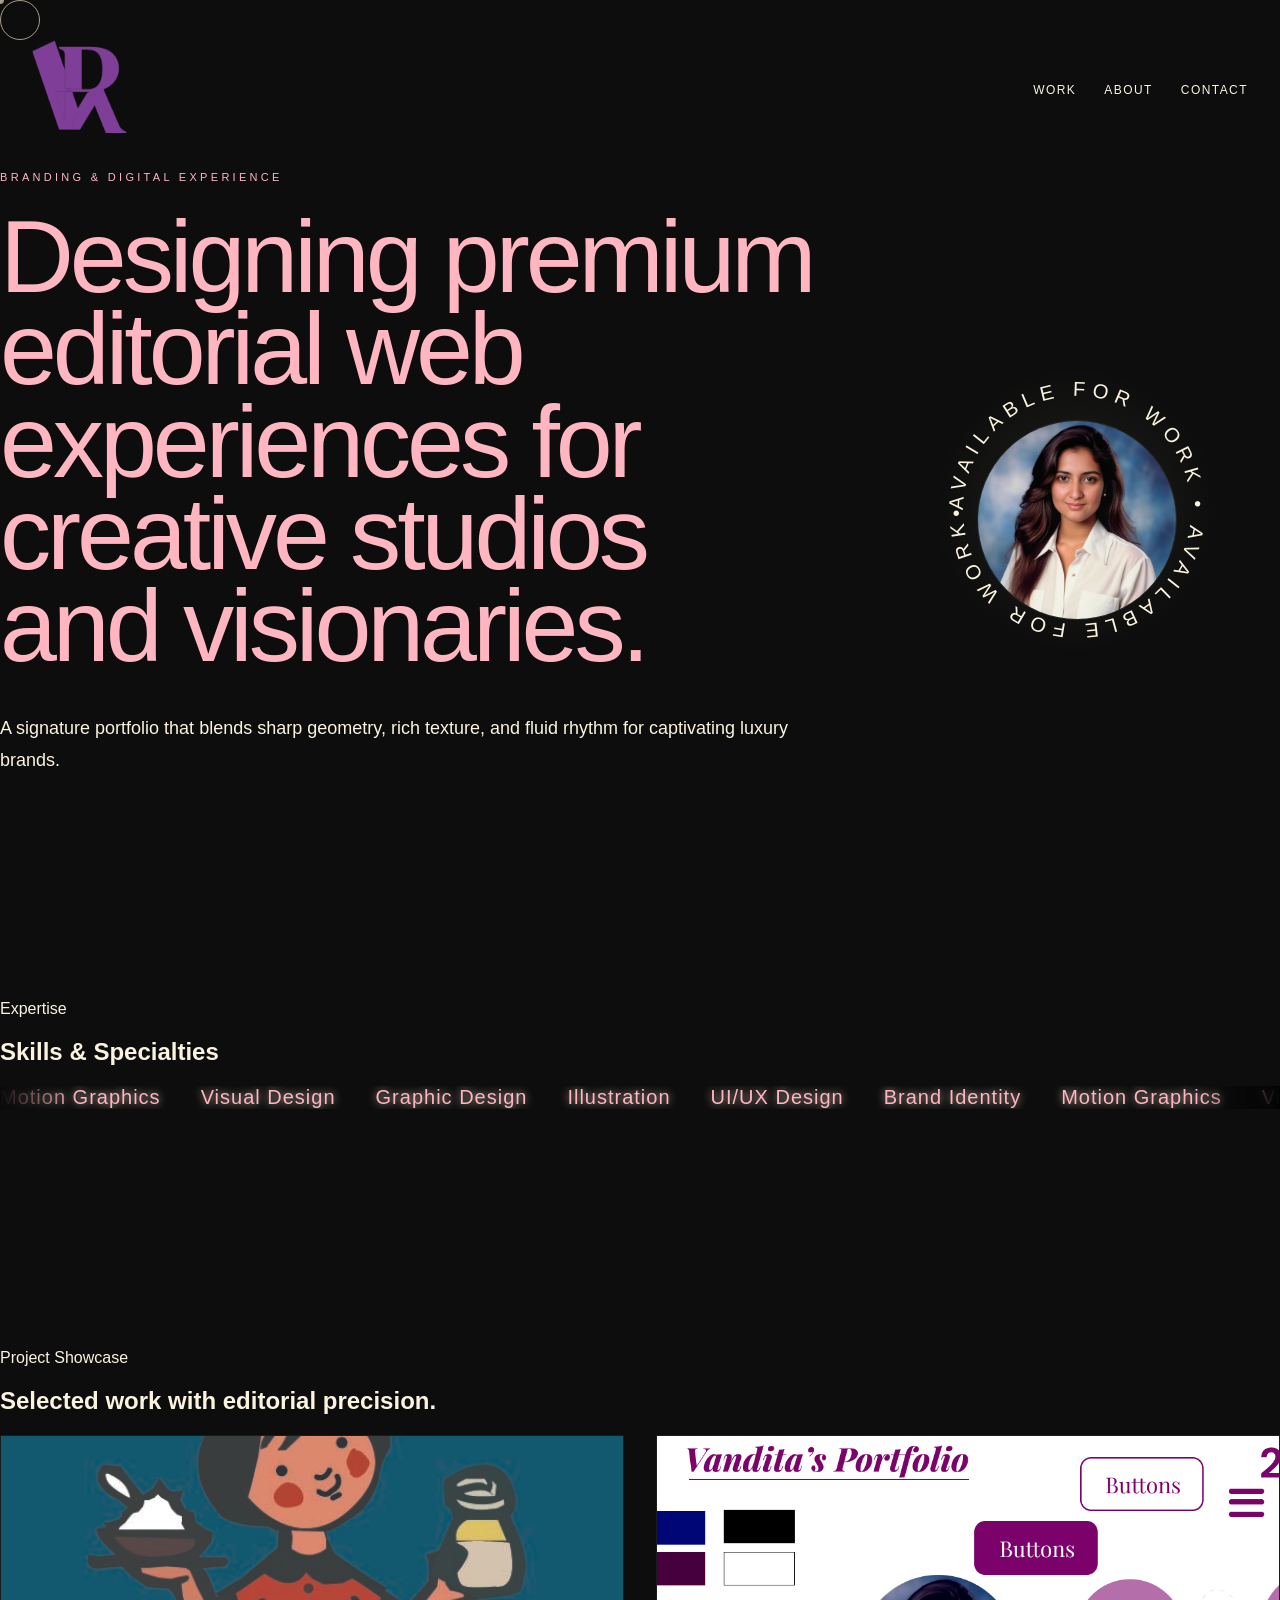
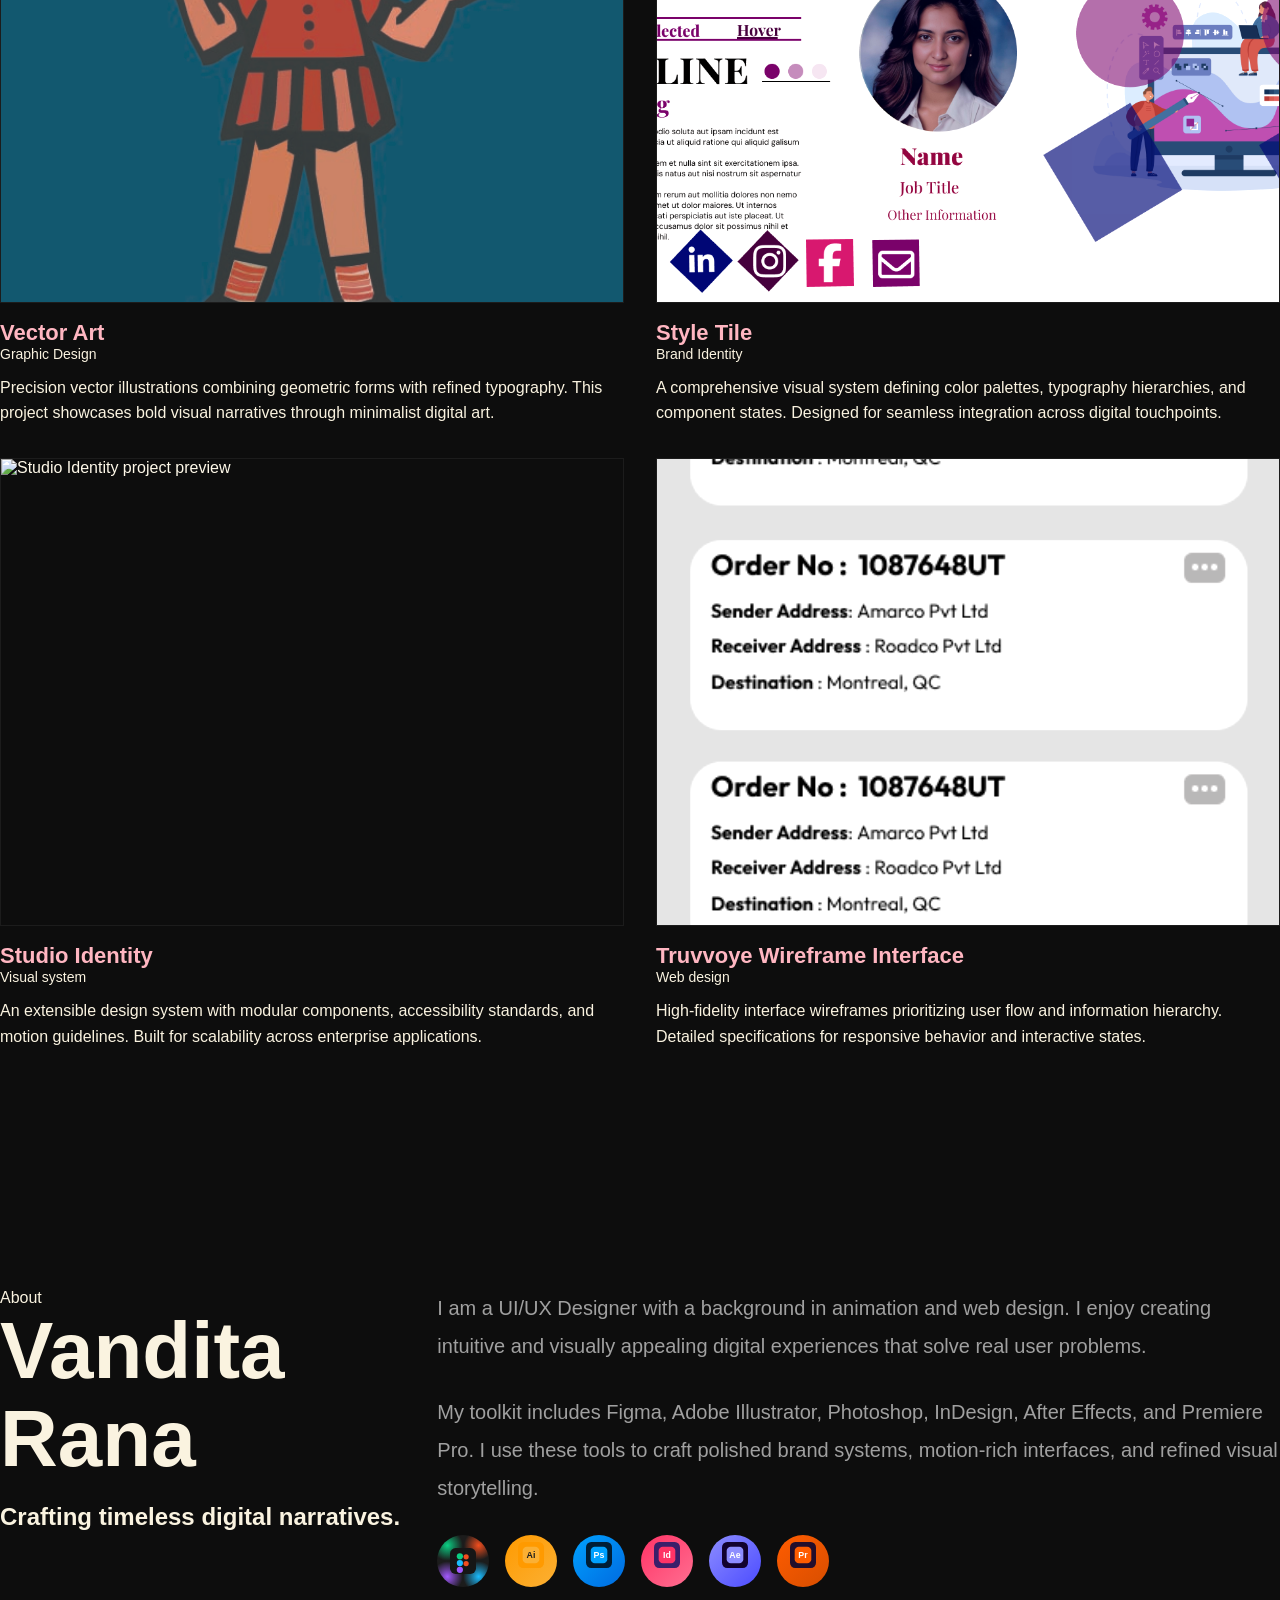
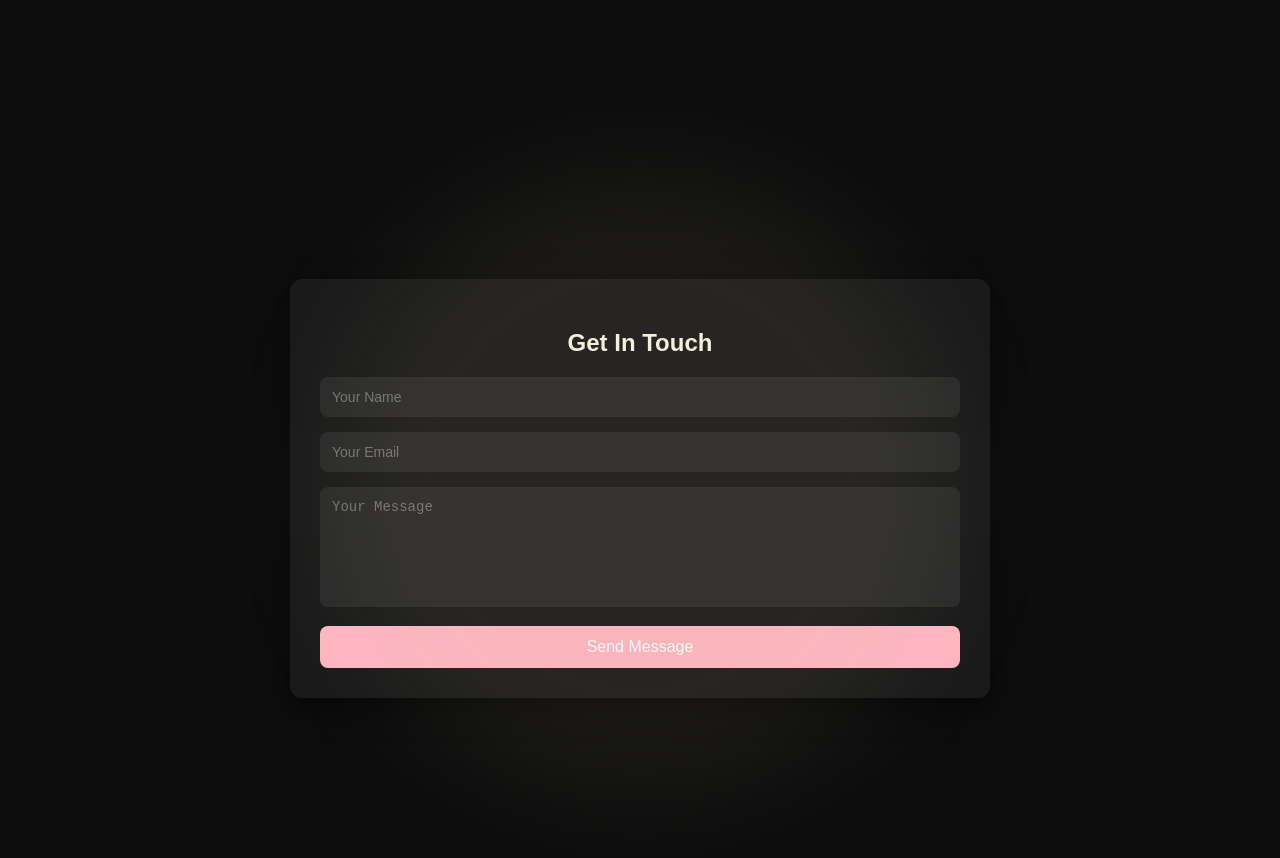
==== commit 9e3694b1: "Update index.html" ====
--- a/index.html
+++ b/index.html
@@ -13,7 +13,7 @@
   <div class="noise-overlay"></div>
   <header class="topbar" id="topbar">
     <div class="shell">
-      <div class="logo"> <img src="images/Vr logo.png" alt="Vandita Logo" /> </div>
+      <div class="logo"> <img src="images/vr_logo.png" alt="Vandita Logo" /> </div>
       <nav class="nav-links">
         <a href="#projects">Work</a>
         <a href="#about">About</a>
@@ -43,7 +43,7 @@
               </text>
             </svg>
             <div class="badge-core">
-              <img class="about-image" src="images/IMG_3820 (1).JPG" alt="About section illustration" />
+              <img class="about-image" src="images/img_3820_1.jpg" alt="About section illustration" />
           </div>
         </div>
       </div>
@@ -106,7 +106,7 @@
 
         <article class="project-card reveal">
           <div class="project-media">
-            <img src="images/UHN Design system.png" alt="Studio Identity project preview" />
+            <img src="images/uhn_design_system.png" alt="Studio Identity project preview" />
             <button type="button" class="view-btn" data-project="3">View Project</button>
           </div>
           <div class="project-copy">
@@ -118,7 +118,7 @@
 
         <article class="project-card reveal">
           <div class="project-media">
-            <img src="images/Homepage wireframe.png" alt="Truvoye Wireframe Interface project preview" />
+            <img src="images/homepage_wireframe.png" alt="Truvoye Wireframe Interface project preview" />
             <button type="button" class="view-btn" data-project="4">View Project</button>
           </div>
           <div class="project-copy">
